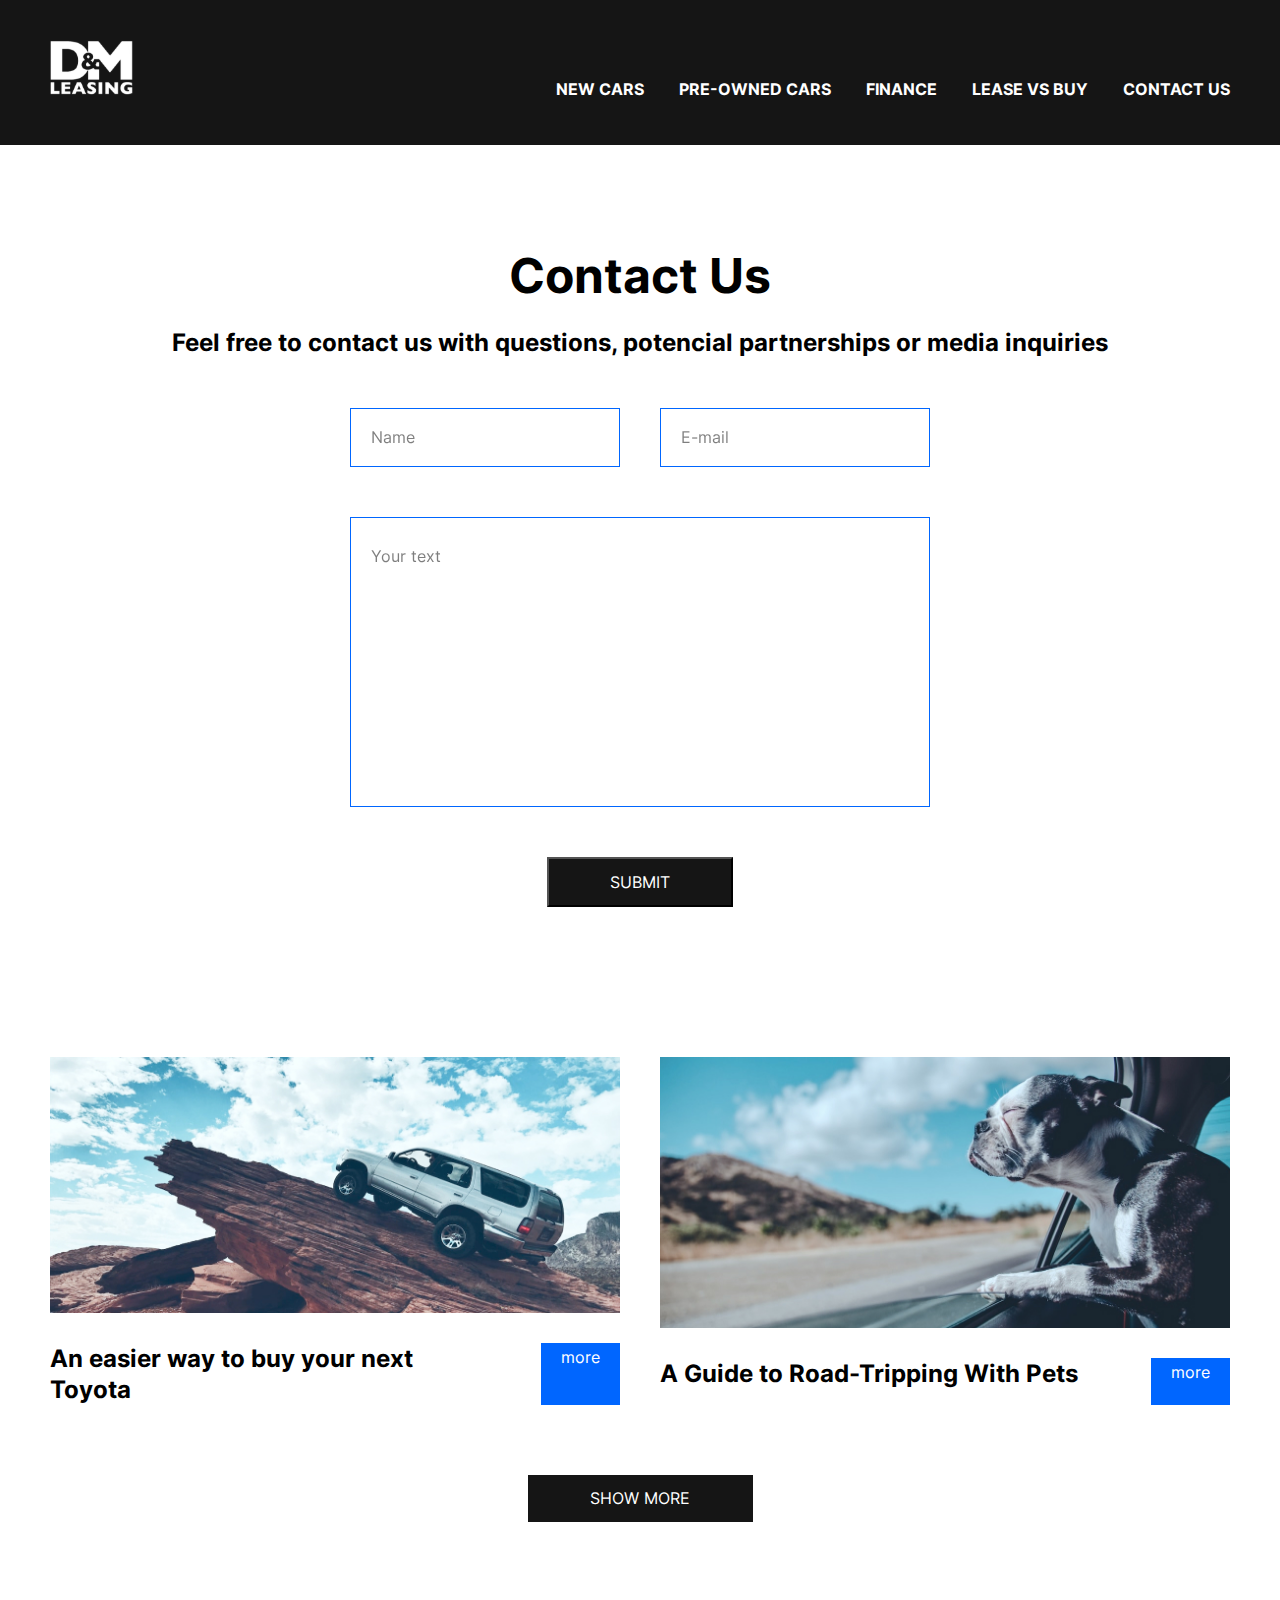
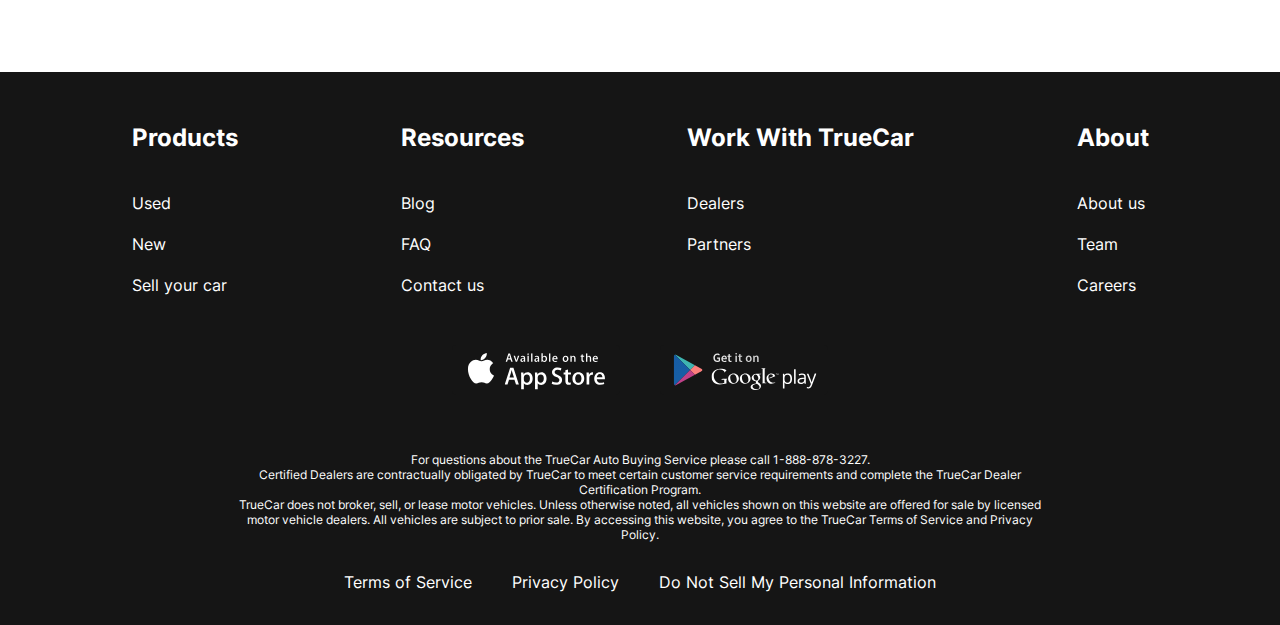
==== contacts.html @ e1fea2b8 "Added blog" ====
<!DOCTYPE html>
<html lang="en">
<head>
    <meta charset="UTF-8">

    <title>Title</title>

    <link rel="stylesheet" href="css/style.css">
</head>
<body>

<div class="wrapper">
    <header class="header">
        <div class="container">
            <div class="header__inner">
                <a href="index.html" class="header__logo">
                    <img src="img/svg/logo.svg" alt="Leasing From D&M" class="header__logo-img">
                </a>
                <nav class="header__menu">
                    <ul class="header__menu-list">
                        <li class="header__menu-item">
                            <a href="#!" class="header__menu-item-link">
                                NEW CARS
                            </a>
                        </li>
                        <li class="header__menu-item">
                            <a href="#!" class="header__menu-item-link">
                                PRE-OWNED CARS
                            </a>
                        </li>
                        <li class="header__menu-item">
                            <a href="#!" class="header__menu-item-link">
                                FINANCE
                            </a>
                        </li>
                        <li class="header__menu-item">
                            <a href="#!" class="header__menu-item-link">
                                LEASE VS BUY
                            </a>
                        </li>
                        <li class="header__menu-item">
                            <a href="contacts.html" class="header__menu-item-link">
                                CONTACT US
                            </a>
                        </li>
                    </ul>
                </nav>
            </div>
        </div>
    </header>

    <main class="main">
        <section class="contacts">
            <div class="container">
                <h2 class="second__title contacts__title">
                    Contact Us
                </h2>
                <p class="contacts__text">
                    Feel free to contact us with questions, potencial partnerships or media inquiries
                </p>
                <form action="#" class="contacts-form">
                    <input type="text" placeholder="Name" class="contacts__form-input">
                    <input type="email" placeholder="E-mail" class="contacts__form-input">
                    <textarea class="contacts__form-textarea" placeholder="Your text"></textarea>
                    <button class="contacts__form-button" type="submit">SUBMIT</button>
                </form>
            </div>
        </section>
        <section class="blog">
            <div class="container">
                <div class="blog__items">
                    <div class="blog__item">
                        <img src="img/blog-car1.jpg" alt="" class="blog__item-img">
                        <h4 class="blog__item-title">
                            An easier way to buy your next Toyota
                        </h4>
                        <a href="#!" class="blog__item-link">more</a>
                    </div>
                    <div class="blog__item">
                        <img src="img/blog-car2.jpg" alt="" class="blog__item-img">
                        <h4 class="blog__item-title">
                            A Guide to Road-Tripping With Pets
                        </h4>
                        <a href="#!" class="blog__item-link">more</a>
                    </div>
                </div>
                <a href="#!" class="blog__link">SHOW MORE</a>
            </div>
        </section>
    </main>

    <footer class="footer">
        <div class="container">
            <nav class="footer__menu">
                <ul class="footer__menu-list">
                    <li class="footer__menu-item">
                        <p class="footer__menu-title">
                            Products
                        </p>
                    </li>
                    <li class="footer__menu-item">
                        <a href="#!" class="footer__menu-item-link">
                            Used
                        </a>
                    </li>
                    <li class="footer__menu-item">
                        <a href="#!" class="footer__menu-item-link">
                            New
                        </a>
                    </li>
                    <li class="footer__menu-item">
                        <a href="#!" class="footer__menu-item-link">
                            Sell your car
                        </a>
                    </li>
                </ul>
                <ul class="footer__menu-list">
                    <li class="footer__menu-item">
                        <p class="footer__menu-title">
                            Resources
                        </p>
                    </li>
                    <li class="footer__menu-item">
                        <a href="#!" class="footer__menu-item-link">
                            Blog
                        </a>
                    </li>
                    <li class="footer__menu-item">
                        <a href="#!" class="footer__menu-item-link">
                            FAQ
                        </a>
                    </li>
                    <li class="footer__menu-item">
                        <a href="#!" class="footer__menu-item-link">
                            Contact us
                        </a>
                    </li>
                </ul>
                <ul class="footer__menu-list">
                    <li class="footer__menu-item">
                        <p class="footer__menu-title">
                            Work With TrueCar
                        </p>
                    </li>
                    <li class="footer__menu-item">
                        <a href="#!" class="footer__menu-item-link">
                            Dealers
                        </a>
                    </li>
                    <li class="footer__menu-item">
                        <a href="#!" class="footer__menu-item-link">
                            Partners
                        </a>
                    </li>
                    <li class="footer__menu-item">
                        <a href="#!" class="footer__menu-item-link">

                        </a>
                    </li>
                </ul>
                <ul class="footer__menu-list">
                    <li class="footer__menu-item">
                        <p class="footer__menu-title">
                            About
                        </p>
                    </li>
                    <li class="footer__menu-item">
                        <a href="#!" class="footer__menu-item-link">
                            About us
                        </a>
                    </li>
                    <li class="footer__menu-item">
                        <a href="#!" class="footer__menu-item-link">
                            Team
                        </a>
                    </li>
                    <li class="footer__menu-item">
                        <a href="#!" class="footer__menu-item-link">
                            Careers
                        </a>
                    </li>
                </ul>
            </nav>

            <ul class="footer__apps">
                <li class="footer__app-item">
                    <a href="#!" class="footer__app-item-link">
                        <img src="img/svg/apple-store.svg"
                             alt="Apple store link"
                             class="footer__app-item-img">
                    </a>
                </li>
                <li class="footer__app-item">
                    <a href="#!" class="footer__app-item-link">
                        <img src="img/svg/google-play.svg"
                             alt="Google play link"
                             class="footer__app-item-img">
                    </a>
                </li>
            </ul>

            <div class="footer__copy">
                <p class="footer__copy-text">
                    For questions about the TrueCar Auto Buying Service please call 1-888-878-3227. <br>
                    Certified Dealers are contractually obligated by TrueCar to meet certain customer service
                    requirements and complete the TrueCar Dealer Certification Program.
                </p>
                <p class="footer__copy-text">
                    TrueCar does not broker, sell, or lease motor vehicles. Unless otherwise noted, all vehicles shown
                    on this website are offered for sale by licensed motor vehicle dealers. All vehicles are subject to
                    prior sale. By accessing this website, you agree to the TrueCar Terms of Service and Privacy Policy.
                </p>
            </div>
            <nav class="footer__copy-nav">
                <ul class="footer__copy-nav-list">
                    <li class="footer__copy-nav-item">
                        <a href="#!" class="footer__copy-nav-item-link">
                            Terms of Service
                        </a>
                    </li>
                    <li class="footer__copy-nav-item">
                        <a href="#!" class="footer__copy-nav-item-link">
                            Privacy Policy
                        </a>
                    </li>
                    <li class="footer__copy-nav-item">
                        <a href="#!" class="footer__copy-nav-item-link">
                            Do Not Sell My Personal Information
                        </a>
                    </li>
                </ul>
            </nav>
        </div>
    </footer>
</div>

</body>
</html>
---- css/style.css ----
/* ############################################################### */
/* Fonts block start */
/* ############################################################### */

@font-face {
    font-display: swap; /* Check https://developer.mozilla.org/en-US/docs/Web/CSS/@font-face/font-display for other options. */
    font-family: 'Inter';
    font-style: normal;
    font-weight: 400;
    src: url('../fonts/inter-v12-latin-regular.woff2') format('woff2'), /* Chrome 36+, Opera 23+, Firefox 39+ */ url('../fonts/inter-v12-latin-regular.woff') format('woff'); /* Chrome 5+, Firefox 3.6+, IE 9+, Safari 5.1+ */
}

@font-face {
    font-display: swap; /* Check https://developer.mozilla.org/en-US/docs/Web/CSS/@font-face/font-display for other options. */
    font-family: 'Inter';
    font-style: normal;
    font-weight: 700;
    src: url('../fonts/inter-v12-latin-700.woff2') format('woff2'), /* Chrome 36+, Opera 23+, Firefox 39+ */ url('../fonts/inter-v12-latin-700.woff') format('woff'); /* Chrome 5+, Firefox 3.6+, IE 9+, Safari 5.1+ */
}

/* ############################################################### */
/* Fonts block end */
/* ############################################################### */

/* ############################################################### */
/* Reset block end */
/* ############################################################### */

/* http://meyerweb.com/eric/tools/css/reset/
   v2.0 | 20110126
   License: none (public domain)
*/

html, body, div, span, applet, object, iframe,
h1, h2, h3, h4, h5, h6, p, blockquote, pre,
a, abbr, acronym, address, big, cite, code,
del, dfn, em, img, ins, kbd, q, s, samp,
small, strike, strong, sub, sup, tt, var,
b, u, i, center,
dl, dt, dd, ol, ul, li,
fieldset, form, label, legend,
table, caption, tbody, tfoot, thead, tr, th, td,
article, aside, canvas, details, embed,
figure, figcaption, footer, header, hgroup,
menu, nav, output, ruby, section, summary,
time, mark, audio, video {
    margin: 0;
    padding: 0;
    border: 0;
    font-size: 100%;
    vertical-align: baseline;
}

/* HTML5 display-role reset for older browsers */
article, aside, details, figcaption, figure,
footer, header, hgroup, menu, nav, section {
    display: block;
}

a {
    text-decoration: none;
}

ol, ul {
    list-style: none;
}

blockquote, q {
    quotes: none;
}

blockquote:before, blockquote:after,
q:before, q:after {
    content: '';
}

table {
    border-collapse: collapse;
    border-spacing: 0;
}


html {
    box-sizing: border-box;
}

*, *::after, *::before {
    box-sizing: inherit;
}

/* ############################################################### */
/* Reset block end */
/* ############################################################### */

/* ############################################################### */
/* Main blocks start */
/* ############################################################### */

html,
body {
    height: 100%;
}

body {
    line-height: 1.3;
    font-family: 'Inter', serif;
    font-size: 16px;
    font-weight: 400;
}

.wrapper {
    min-height: 100%;
    display: flex;
    flex-direction: column;
}

.second__title {
    margin-bottom: 50px;
    font-size: 48px;
    font-weight: 700;
    text-align: center;
}

.main {
    flex-grow: 1;
}

.container {
    max-width: 1200px;
    margin: 0 auto;
    padding: 0 10px;
}

/* ############################################################### */
/* Main blocks end */
/* ############################################################### */

/* ############################################################### */
/* Header block start */
/* ############################################################### */

.header__inner {
    padding-top: 40px;
    padding-bottom: 45px;
    display: flex;
    flex-wrap: wrap;
    justify-content: space-between;
    align-items: flex-end;
}

.header {
    background-color: #151515;
}

.header-main {
    background-color: transparent;
    position: absolute;
    z-index: 8;
    left: 0;
    right: 0;
}

.header__menu-list {
    display: flex;
    flex-wrap: wrap;
    gap: 35px;
}

.header__menu-item-link {
    color: white;
    font-weight: 700;
    font-size: 16px;
    line-height: 19px;
    text-transform: uppercase;
}


/* ############################################################### */
/* Header block end */
/* ############################################################### */

/* ############################################################### */
/* Footer block start */
/* ############################################################### */


.footer {
    background-color: #151515;
    padding: 50px 0 32px;
    color: white;
}

.footer__menu {
    display: flex;
    flex-wrap: wrap;
    justify-content: space-around;
    margin-bottom: 50px;
}

.footer__menu-title {
    font-weight: 700;
    font-size: 24px;
    color: white;
    padding-bottom: 20px;
}

.footer__menu-list {
    max-width: 250px;
}

.footer__menu-item-link {
    color: white;
}

.footer__menu-item + .footer__menu-item {
    /*padding-top: 20px;*/
}

.footer__menu-item {
    padding-top: 20px;
}

.footer__menu-item:first-child {
    padding-top: 0;
}

.footer__apps {
    display: flex;
    flex-wrap: wrap;
    justify-content: center;
    gap: 40px;
    margin-bottom: 52px;
}

.footer__copy {
    max-width: 806px;
    margin: 0 auto 30px;
    text-align: center;
}

.footer__copy-text {
    font-size: 12px;
    line-height: 15px;
}

.footer__copy-nav-list {
    display: flex;
    flex-wrap: wrap;
    justify-content: center;
    gap: 40px;
}

.footer__copy-nav-item-link {
    color: white;
}

/* ############################################################### */
/* Footer block end */
/* ############################################################### */

/* ############################################################### */
/* Top block start */
/* ############################################################### */

.top {
    color: white;
    padding-top: 250px;
    padding-bottom: 50px;
    text-align: center;
    position: absolute;
    z-index: 5;
    left: 0;
    right: 0;

}

.title {
    padding-bottom: 40px;
    font-size: 96px;
    font-weight: 700;
}

.top__title-link {
    background-color: #151515;
    padding: 23px;
    max-width: 430px;
    width: 100%;
    display: inline-block;
    text-transform: uppercase;
    font-size: 36px;
    font-weight: 700;
    color: white;
}

.swiper::after {
    content: '';
    background: rgba(21, 21, 21, .3);
    position: absolute;
    z-index: 5;
    left: 0;
    right: 0;
    bottom: 0;
    top: 0;
}


.swiper-slide {
    background-repeat: no-repeat;
    background-size: cover;
    background-position: center;
    height: 100vh;
}

.swiper-pagination-bullet {
    width: 120px;
    height: 3px;
    background-color: #151515;
    border-radius: 0;
    opacity: 1;
    /*margin: 0 15px !important;*/
}

.swiper-pagination-bullet-active {
    height: 6px;
    background-color: white;
}

.swiper-pagination-horizontal.swiper-pagination-bullets .swiper-pagination-bullet {
    margin: 0 15px;
}

.swiper-pagination-bullets.swiper-pagination-horizontal {
    bottom: 38px;
}

/* ############################################################### */
/* Top block end */
/* ############################################################### */

/* ############################################################### */
/* Benefits block start */
/* ############################################################### */

.benefits {
    padding: 150px 0;
}

.benefits__list {
    display: grid;
    grid-template-columns: repeat(4, 1fr);
    gap: 40px;
    text-align: center;
}

.benefits__item-img {
    margin-bottom: 30px;
}

.benefits__item-title {
    margin-bottom: 30px;
    font-size: 24px;
    font-weight: 700;
}

.benefits__item-text {
    text-align: left;
}

/* ############################################################### */
/* Benefits block end */
/* ############################################################### */

/* ############################################################### */
/* Workflow block start */
/* ############################################################### */

.workflow {
    padding-bottom: 150px;
}

.workflow__inner {
    max-width: 600px;
    margin: 0 auto;
}

.workflow__mini-title {
    font-size: 24px;
    font-weight: 700;
    padding-top: 50px;
}

.workflow__list {
    padding: 50px 0 70px;
    counter-reset: Counter;
}

.workflow__list-item {
    width: 270px;
    position: relative;
    margin-left: auto;
    box-sizing: content-box;
    padding: 19px 0 19px 240px;
    min-height: 63px;
}

.workflow__list-item + .workflow__list-item {
    margin-top: 40px;
}

.workflow__list-item::before {
    counter-increment: Counter;
    content: counter(Counter);
    display: flex;
    position: absolute;
    justify-content: center;
    align-items: center;
    font-size: 48px;
    font-weight: 700;
    background-color: #0066FF;
    width: 100px;
    height: 100px;
    border-radius: 50%;
    left: 0;
    top: 0;
    color: white;

}

/* ############################################################### */
/* Workflow block end */
/* ############################################################### */

/* ############################################################### */
/* Welcome-video block start */
/* ############################################################### */

.welcome-video {
    padding-bottom: 150px;
}

.welcome-video__title {
    margin-bottom: 20px;
}

.welcome-video__text {
    font-size: 24px;
    font-weight: 700;
    margin-bottom: 50px;
    text-align: center;
}

.welcome-video__video {
    margin: 0 auto;
    display: block;
}

/* ############################################################### */
/* Welcome-video block end */
/* ############################################################### */

/* ############################################################### */
/* Considerations block start */
/* ############################################################### */

.considerations {
    padding-bottom: 150px;
}

.considerations__title {
    margin-bottom: 20px;
}

.considerations__text {
    margin: 0 auto 50px;
    max-width: 580px;
}

.considerations__list {
    display: grid;
    grid-template-columns: repeat(4, 1fr);
    gap: 40px;
}

.considerations__item-img {
    margin-bottom: 20px;
}

/* ############################################################### */
/* Considerations block end */
/* ############################################################### */

/* ############################################################### */
/* Contacts block start */
/* ############################################################### */

.contacts {
    padding: 100px 0 150px;
}

.contacts__title {
    margin-bottom: 20px;
}

.contacts__text {
    text-align: center;
    font-weight: 700;
    font-size: 24px;
    margin-bottom: 50px;
    padding: 0 100px;
}

.contacts-form {
    max-width: 580px;
    margin: 0 auto;
    display: flex;
    flex-wrap: wrap;
    justify-content: space-between;
}

.contacts__form-input {
    width: 270px;
    padding: 18px 20px;
    display: inline-block;
    border: 1px solid #0066FF;
    margin-bottom: 50px;
    font-family: 'Inter', sans-serif;
    font-size: 16px;
    font-weight: 400;
    line-height: 1.3;
    color: black;
}

.contacts__form-input::placeholder,
.contacts__form-textarea::placeholder {
    opacity: 50%;
    font-family: 'Inter', sans-serif;
    font-size: 16px;
    font-weight: 400;
    line-height: 1.3;
    color: black;
}

.contacts__form-textarea {
    width: 100%;
    resize: none;
    padding: 28px 20px;
    height: 290px;
    border: 1px solid #0066FF;
    font-family: 'Inter', sans-serif;
    font-size: 16px;
    font-weight: 400;
    line-height: 1.3;
    color: black;
    margin-bottom: 50px;
}

.contacts__form-button {
    text-transform: uppercase;
    color: white;
    background-color: #151515;
    font-family: 'Inter', sans-serif;
    font-size: 16px;
    font-weight: 400;
    padding: 13px 61px;
    margin: 0 auto;
}


/* ############################################################### */
/* Contacts block end */
/* ############################################################### */

/* ############################################################### */
/* Blog block start */
/* ############################################################### */

.blog {
    padding-bottom: 150px;
}

.blog__items {
    display: grid;
    grid-template-columns: repeat(2, 1fr);
    gap: 40px;
    margin-bottom: 70px;
}

.blog__item {
    display: flex;
    flex-wrap: wrap;
    justify-content: space-between;
}

.blog__item-img {
    margin-bottom: 30px;
    width: 100%;
}

.blog__item-title {
    flex-basis: 446px;
    font-size: 24px;
    font-weight: 700;
}

.blog__item-link {
    color: white;
    background-color: #0066FF;
    padding: 4px 20px;
}

.blog__link {
    text-transform: uppercase;
    background-color: #151515;
    padding: 13px;
    color: white;
    width: 225px;
    margin: 0 auto;
    text-align: center;
    display: block;
}

/* ############################################################### */
/* Blog block end */
/* ############################################################### */
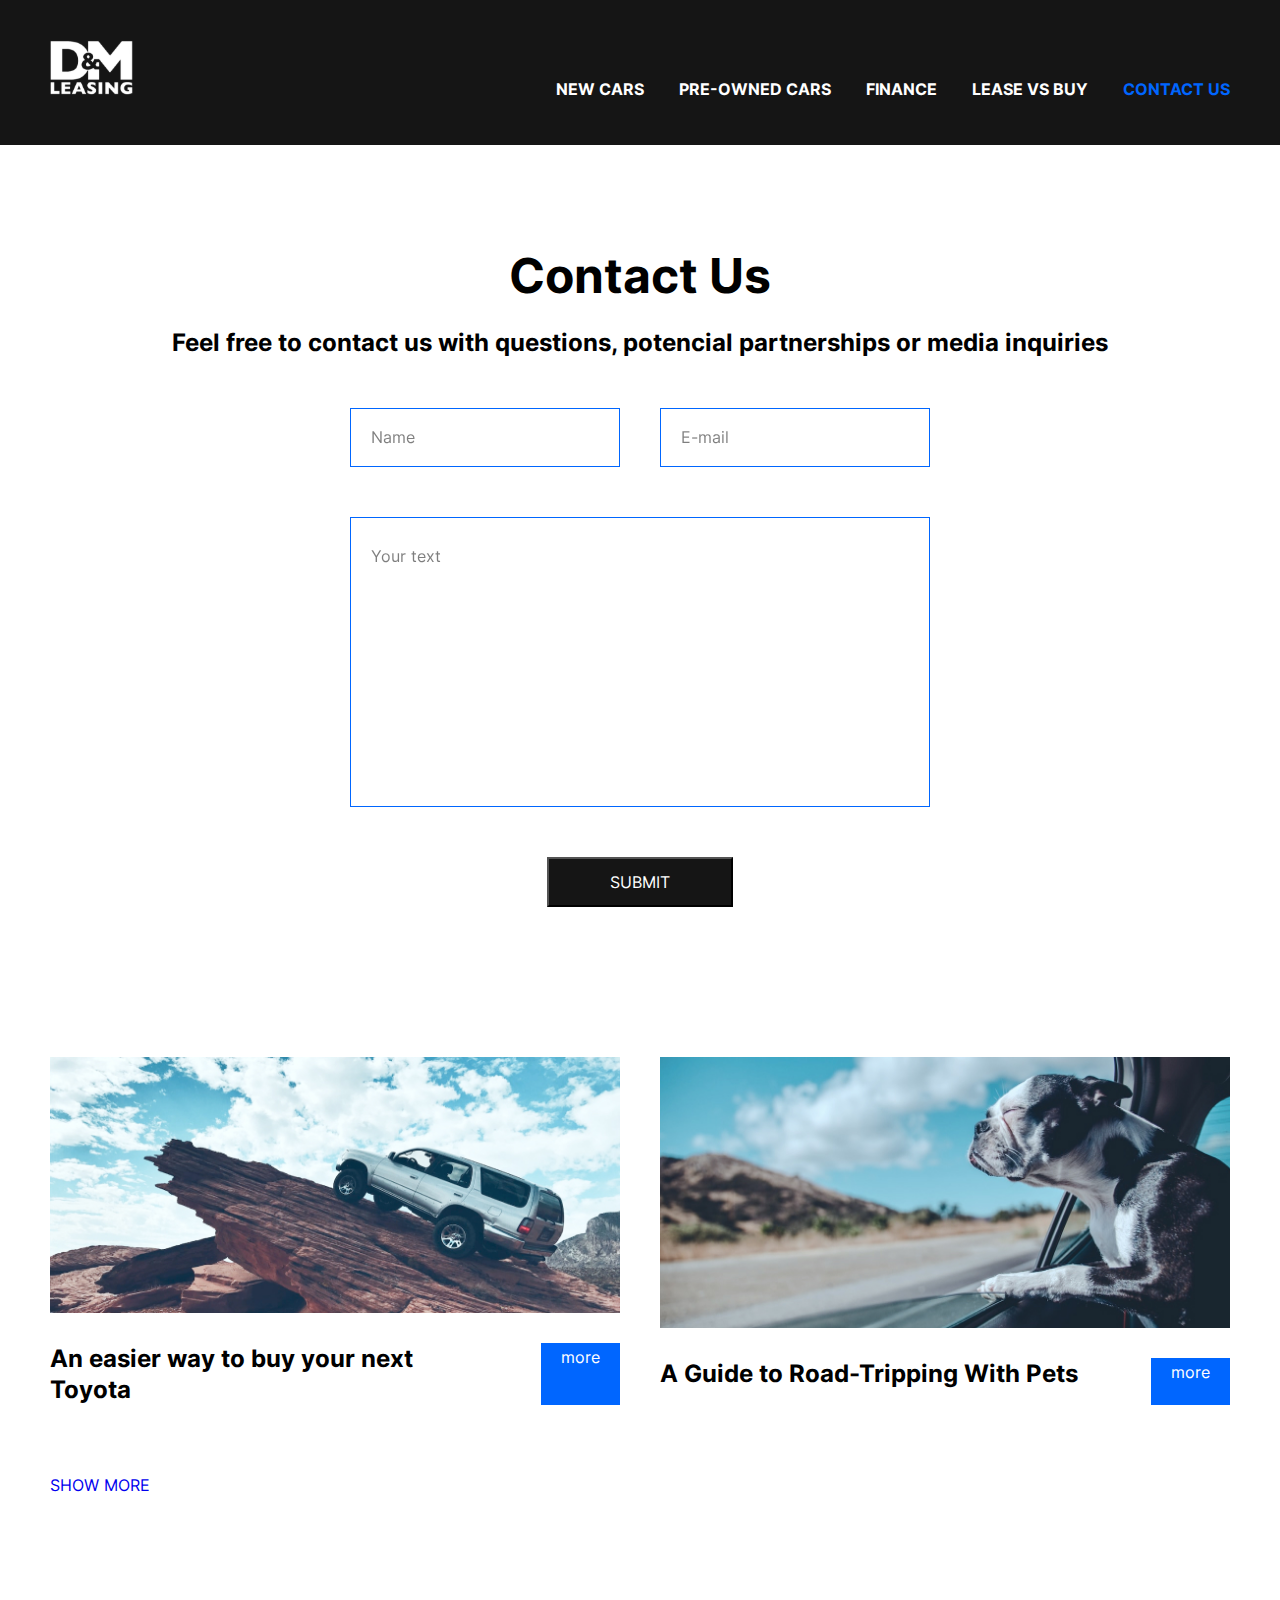
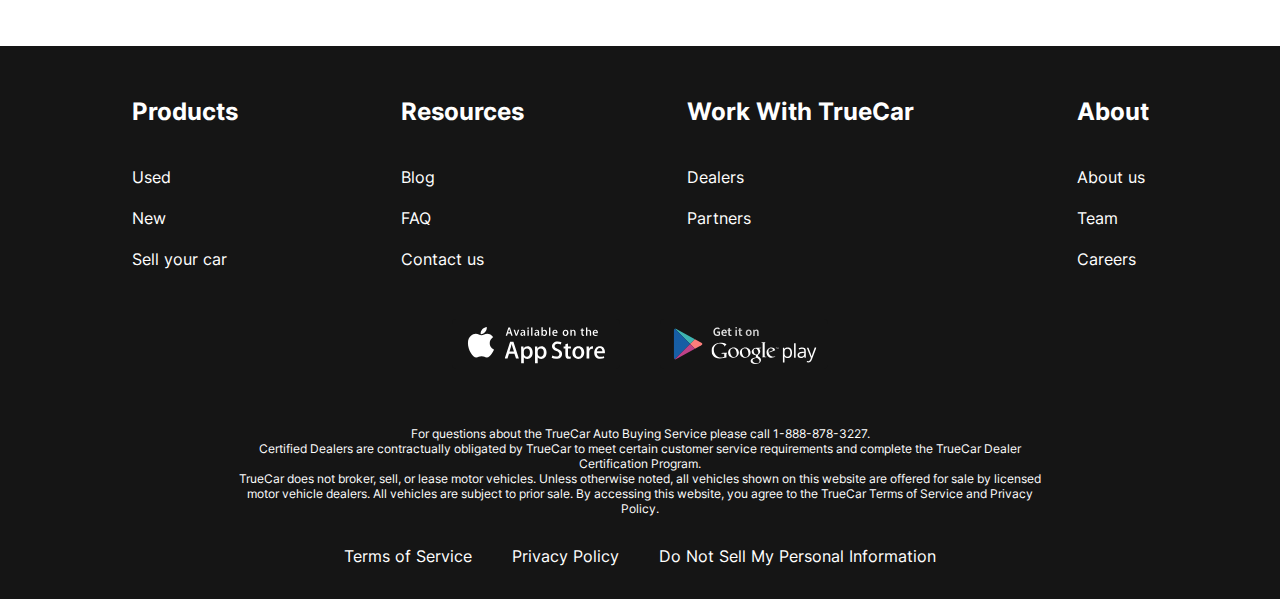
==== commit c49cdacc: "Added catalog" ====
--- a/contacts.html
+++ b/contacts.html
@@ -19,7 +19,7 @@
                 <nav class="header__menu">
                     <ul class="header__menu-list">
                         <li class="header__menu-item">
-                            <a href="#!" class="header__menu-item-link">
+                            <a href="new-cars.html" class="header__menu-item-link">
                                 NEW CARS
                             </a>
                         </li>
@@ -39,7 +39,7 @@
                             </a>
                         </li>
                         <li class="header__menu-item">
-                            <a href="contacts.html" class="header__menu-item-link">
+                            <a href="contacts.html" class="header__menu-item-link header__menu-item-link-active">
                                 CONTACT US
                             </a>
                         </li>
--- a/css/style.css
+++ b/css/style.css
@@ -114,6 +114,17 @@
     flex-direction: column;
 }
 
+.show-more-link {
+    text-transform: uppercase;
+    background-color: #151515;
+    padding: 13px;
+    color: white;
+    width: 225px;
+    margin: 0 auto;
+    text-align: center;
+    display: block;
+}
+
 .second__title {
     margin-bottom: 50px;
     font-size: 48px;
@@ -172,6 +183,10 @@
     font-size: 16px;
     line-height: 19px;
     text-transform: uppercase;
+}
+
+.header__menu-item-link-active {
+    color: #0066FF;
 }
 
 
@@ -608,17 +623,87 @@
     padding: 4px 20px;
 }
 
-.blog__link {
-    text-transform: uppercase;
-    background-color: #151515;
-    padding: 13px;
-    color: white;
-    width: 225px;
-    margin: 0 auto;
+/* ############################################################### */
+/* Blog block end */
+/* ############################################################### */
+
+/* ############################################################### */
+/* Catalog block start */
+/* ############################################################### */
+
+.catalog {
+    padding: 100px 0 150px;
+}
+
+.catalog__categories-list {
+    display: flex;
+    justify-content: space-between;
+    gap: 80px;
+    padding: 0 150px 100px;
+}
+
+.catalog__categories-item-link {
+    font-size: 24px;
+    font-weight: 700;
+    cursor: pointer;
+    border: none;
+    background-color: transparent;
+    padding: 0;
+}
+
+.catalog__categories-item-link-active {
+    color: #0066FF;
+}
+
+.catalog__card-list {
+    display: none;
+    grid-template-columns: repeat(4, 1fr);
+    gap: 40px;
+}
+
+.catalog__card-list.catalog__card-list-active {
+    display: grid;
+}
+
+.catalog__card-item {
     text-align: center;
+    margin-bottom: 100px;
+}
+
+.catalog__card-item-img {
     display: block;
 }
 
-/* ############################################################### */
-/* Blog block end */
-/* ############################################################### */
+.catalog__card-item-title {
+    margin-bottom: 20px;
+    font-size: 24px;
+    font-weight: 700;
+    padding-top: 20px;
+}
+
+.catalog__card-content-wrapper {
+    padding: 0 5px;
+    border: 1px solid #0066FF;
+    border-top: 0;
+}
+
+.catalog__card-item-text {
+    margin-bottom: 20px;
+}
+
+.catalog__card-item-price {
+    margin-bottom: 20px;
+    font-weight: 700;
+    font-size: 24px;
+}
+
+.catalog__card-item-link {
+    display: block;
+    border: 1px solid #0066FF;
+    border-top: 0;
+    color: #0066FF;
+}
+
+/* ############################################################### */
+/* Catalog block end */
+/* ############################################################### */
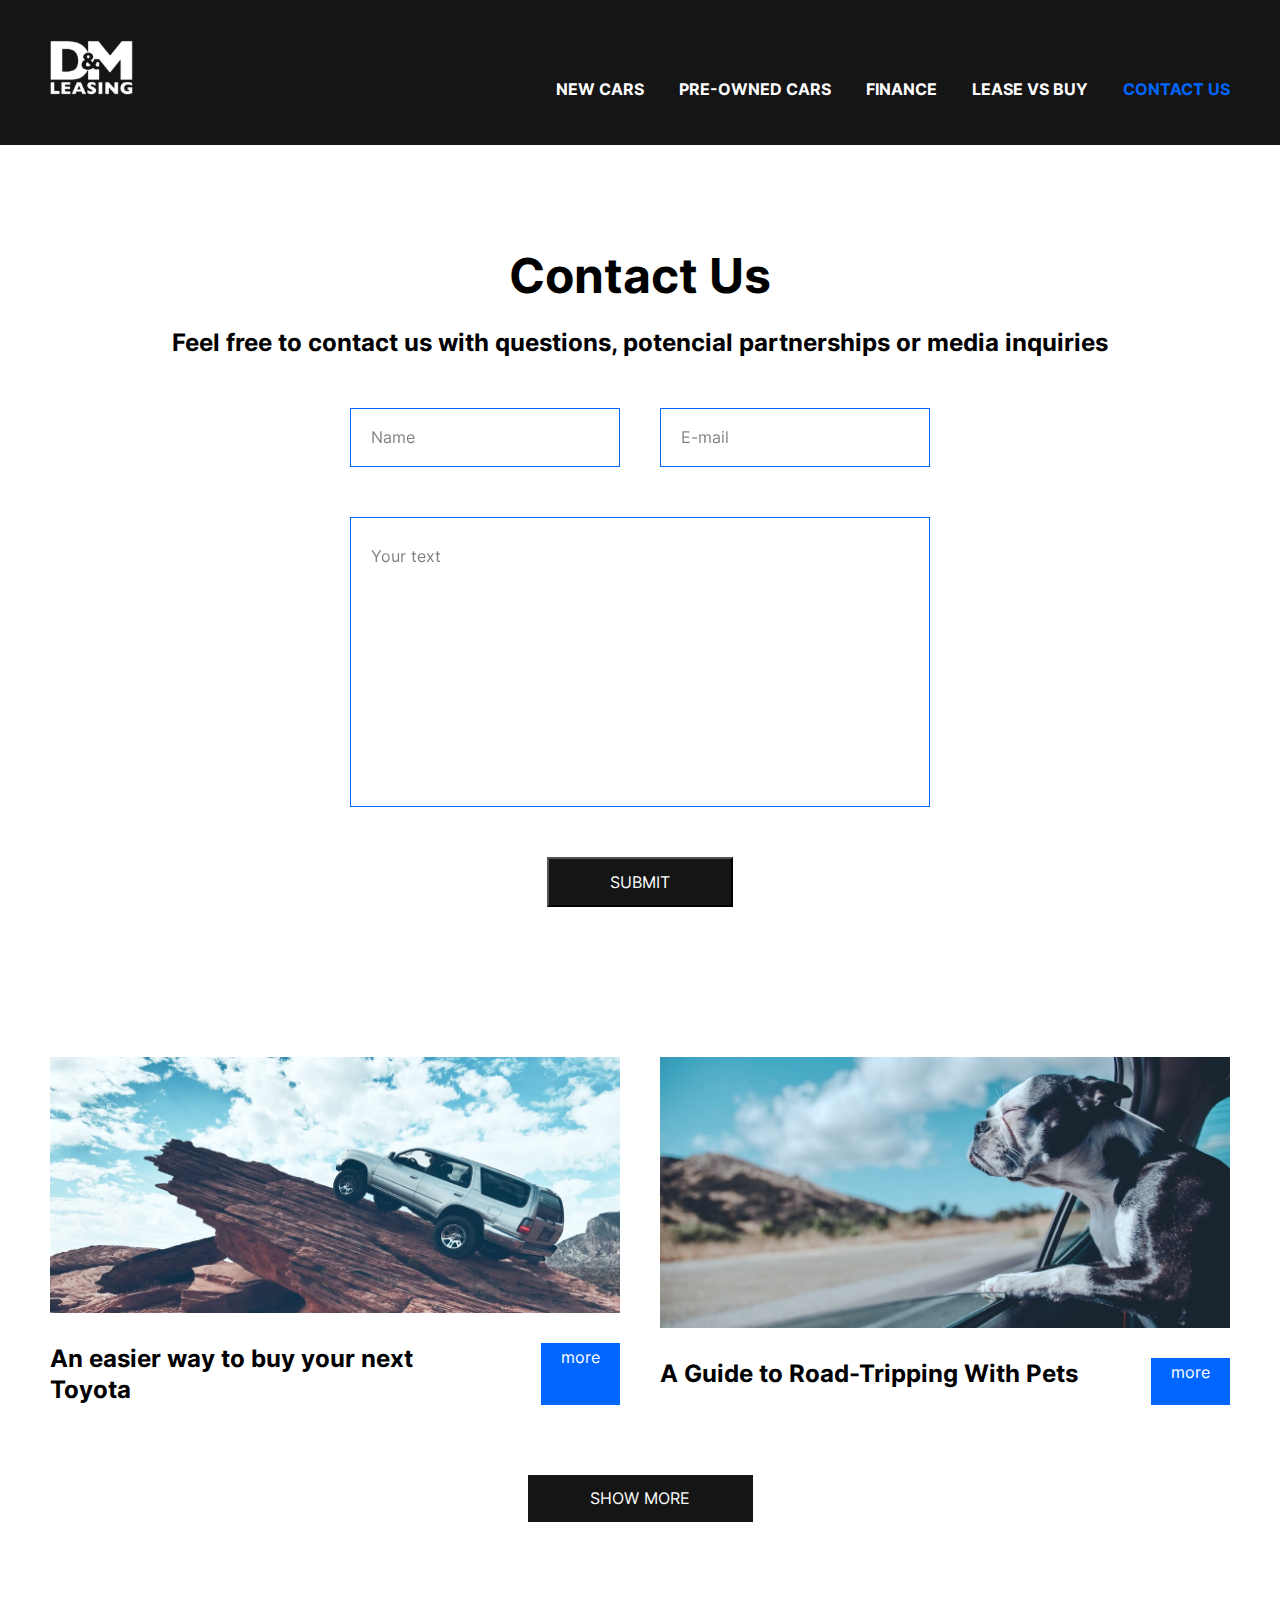
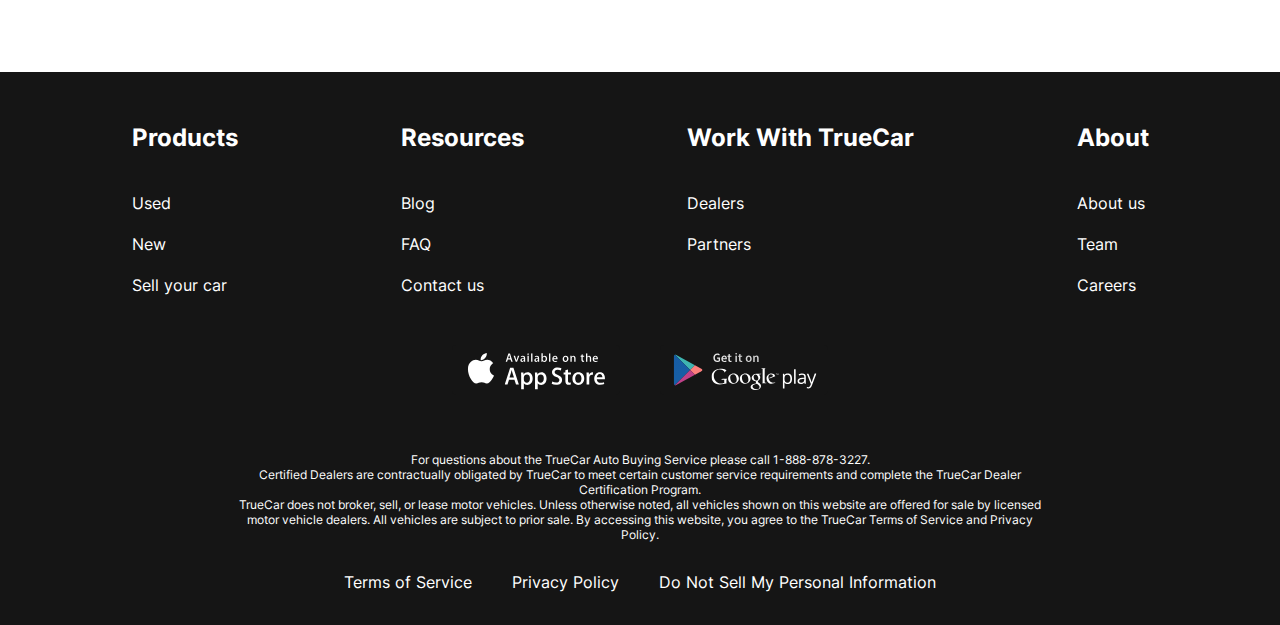
==== commit f40dd3e1: "Fixed button in contacts" ====
--- a/contacts.html
+++ b/contacts.html
@@ -84,7 +84,7 @@
                         <a href="#!" class="blog__item-link">more</a>
                     </div>
                 </div>
-                <a href="#!" class="blog__link">SHOW MORE</a>
+                <a href="#!" class="show-more-link">SHOW MORE</a>
             </div>
         </section>
     </main>
--- a/css/style.css
+++ b/css/style.css
@@ -707,3 +707,13 @@
 /* ############################################################### */
 /* Catalog block end */
 /* ############################################################### */
+
+/* ############################################################### */
+/* Media queries block start */
+/* ############################################################### */
+
+
+
+/* ############################################################### */
+/* Media queries block end */
+/* ############################################################### */
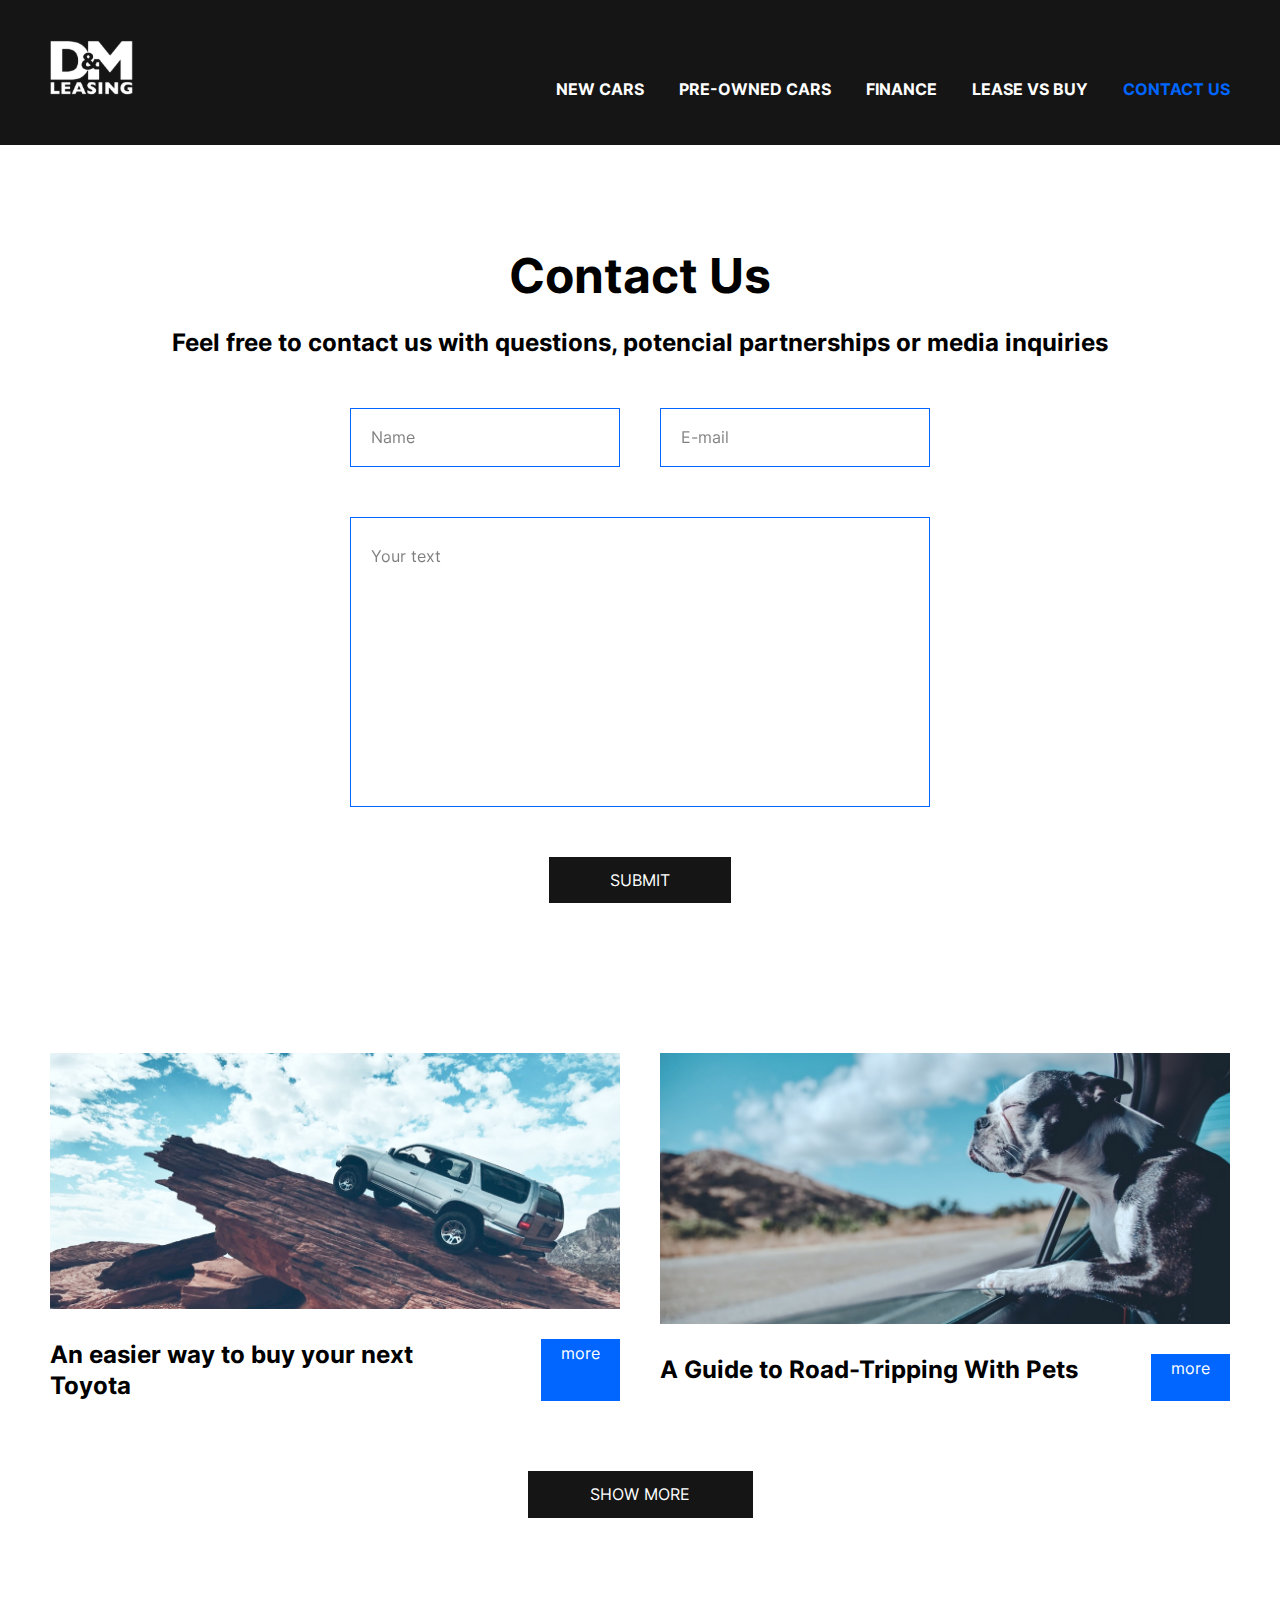
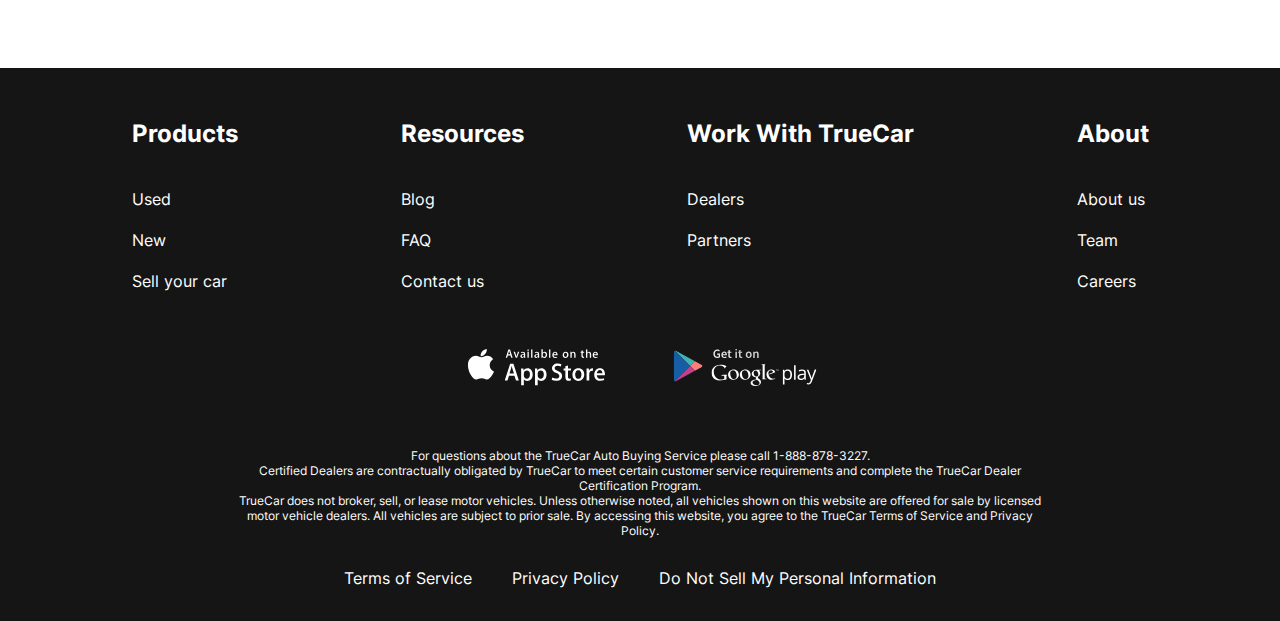
==== commit 9998f3af: "Fixed border button and add js in contacts" ====
--- a/contacts.html
+++ b/contacts.html
@@ -2,6 +2,7 @@
 <html lang="en">
 <head>
     <meta charset="UTF-8">
+    <meta name="viewport" content="width=device-width, initial-scale=1.0">
 
     <title>Title</title>
 
@@ -17,6 +18,11 @@
                     <img src="img/svg/logo.svg" alt="Leasing From D&M" class="header__logo-img">
                 </a>
                 <nav class="header__menu">
+                    <button class="header__menu-burger">
+                        <span></span>
+                        <span></span>
+                        <span></span>
+                    </button>
                     <ul class="header__menu-list">
                         <li class="header__menu-item">
                             <a href="new-cars.html" class="header__menu-item-link">
@@ -234,5 +240,7 @@
     </footer>
 </div>
 
+<script src="js/main.js"></script>
+
 </body>
 </html>--- a/css/style.css
+++ b/css/style.css
@@ -171,6 +171,25 @@
     right: 0;
 }
 
+.header__menu-burger {
+    width: 30px;
+    height: 25px;
+    flex-direction: column;
+    justify-content: space-between;
+    padding: 0;
+    border: none;
+    background-color: transparent;
+    cursor: pointer;
+    display: none;
+    margin-bottom: 20px;
+}
+
+.header__menu-burger span {
+    height: 2px;
+    background-color: white;
+    width: 100%;
+}
+
 .header__menu-list {
     display: flex;
     flex-wrap: wrap;
@@ -189,7 +208,6 @@
     color: #0066FF;
 }
 
-
 /* ############################################################### */
 /* Header block end */
 /* ############################################################### */
@@ -197,7 +215,6 @@
 /* ############################################################### */
 /* Footer block start */
 /* ############################################################### */
-
 
 .footer {
     background-color: #151515;
@@ -317,7 +334,6 @@
     bottom: 0;
     top: 0;
 }
-
 
 .swiper-slide {
     background-repeat: no-repeat;
@@ -578,8 +594,8 @@
     font-weight: 400;
     padding: 13px 61px;
     margin: 0 auto;
-}
-
+    border: none;
+}
 
 /* ############################################################### */
 /* Contacts block end */
@@ -712,7 +728,285 @@
 /* Media queries block start */
 /* ############################################################### */
 
-
+@media (max-width: 1280px) {
+    .catalog__card-list {
+        display: none;
+        grid-template-columns: repeat(3, 1fr);
+        gap: 40px;
+    }
+
+    .catalog__card-item-img {
+        width: 100%;
+    }
+}
+
+@media (max-width: 1180px) {
+    .considerations__list {
+        gap: 30px 20px;
+    }
+
+    .considerations__item-img {
+        width: 100%;
+    }
+
+    .welcome-video__video {
+        width: 100%;
+    }
+}
+
+@media (max-width: 1108px) {
+    .blog__item-title {
+        margin-bottom: 20px;
+    }
+}
+
+@media (max-width: 1000px) {
+    .catalog__categories-list {
+        gap: 40px;
+        padding: 0 80px 80px;
+    }
+
+    .catalog__card-item {
+        margin-bottom: 60px;
+    }
+}
+
+@media (max-width: 860px) {
+    .considerations__list {
+        grid-template-columns: repeat(2, 1fr);
+    }
+
+    .benefits__list {
+        grid-template-columns: repeat(2, 1fr);
+        gap: 20px;
+    }
+
+    .catalog__card-list {
+        grid-template-columns: repeat(2, 1fr);
+    }
+
+    .header__menu-burger {
+        display: flex;
+    }
+
+    .header__menu-burger {
+        position: relative;
+        z-index: 10;
+    }
+
+    .header__logo {
+        position: relative;
+        z-index: 10;
+    }
+
+    .header__menu-list {
+        z-index: 5;
+        position: absolute;
+        background-color: #151515;
+        flex-direction: column;
+        top: 0;
+        left: 0;
+        right: 0;
+        bottom: 0;
+        padding-top: 200px;
+        height: 100vh;
+        align-items: center;
+        transform: translateY(-100%);
+        transition: .3s ease;
+    }
+
+    .header__menu-list.header__menu-list-active {
+        transform: translateY(0%);
+    }
+}
+
+@media (max-width: 760px) {
+    .footer__menu {
+        display: grid;
+        grid-template-columns: repeat(2, 1fr);
+        gap: 40px;
+    }
+
+    .catalog__categories-list {
+        gap: 20px;
+        padding: 0 0 80px;
+    }
+
+    .title {
+        font-size: 70px;
+    }
+
+    .swiper-pagination-bullet {
+        width: 60px;
+    }
+
+    .swiper-pagination-bullet {
+        width: 60px;
+        height: 4px;
+    }
+
+    .top__title-link {
+        padding: 16px;
+        max-width: 360px;
+        font-size: 26px;
+    }
+
+    .welcome-video__video {
+        height: 400px;
+    }
+}
+
+@media (max-width: 600px) {
+    .catalog__card-item {
+        margin-bottom: 40px;
+    }
+
+    .catalog__card-list {
+        gap: 20px;
+    }
+
+    .blog__items {
+        grid-template-columns: repeat(1, 1fr);
+    }
+
+    .blog__item-link {
+        padding: 15px 20px;
+    }
+
+    .blog__item-img {
+        margin-bottom: 20px;
+    }
+
+    .contacts__form-textarea {
+        padding: 24px 20px;
+        height: 255px;
+        margin-bottom: 34px;
+    }
+
+    .contacts {
+        padding: 100px 0 100px;
+    }
+}
+
+@media (max-width: 564px) {
+    .contacts__form-input {
+        width: 100%;
+    }
+
+    .contacts__form-input {
+        margin-bottom: 26px;
+    }
+
+    .contacts__text {
+        padding: 0 20px;
+    }
+}
+
+@media (max-width: 520px) {
+    .benefits__list {
+        grid-template-columns: repeat(1, 1fr);
+    }
+
+    .catalog__categories-item-link {
+        font-size: 18px;
+    }
+
+    .catalog__card-list {
+        grid-template-columns: repeat(1, 1fr);
+    }
+
+    .title {
+        font-size: 60px;
+    }
+
+    .welcome-video__video {
+        height: 300px;
+    }
+
+    .top__title-link {
+        max-width: 310px;
+        font-size: 24px;
+    }
+
+    .workflow__list {
+        padding: 30px 0 40px;
+    }
+
+    .workflow {
+        padding-bottom: 50px;
+    }
+
+    .workflow__list-item {
+        padding: 70px 0 19px 0;
+        margin-right: auto;
+    }
+
+    .workflow__list-item::before {
+        right: 0;
+        margin: 0 auto;
+        width: 50px;
+        height: 50px;
+        font-size: 32px;
+    }
+
+    .welcome-video {
+        padding-bottom: 110px;
+    }
+
+}
+
+@media (max-width: 420px) {
+    .considerations__list {
+        grid-template-columns: repeat(1, 1fr);
+    }
+
+    .welcome-video__video {
+        height: 220px;
+    }
+
+    .swiper-pagination-horizontal.swiper-pagination-bullets .swiper-pagination-bullet {
+        margin: 0 6px;
+    }
+
+    .catalog__categories-list {
+        display: grid;
+        grid-template-columns: repeat(2, 1fr);
+        gap: 20px;
+    }
+
+
+    .swiper-pagination-bullet {
+        width: 40px;
+        height: 4px;
+    }
+}
+
+@media (max-height: 660px) {
+    .top {
+        padding-top: 180px;
+    }
+}
+
+@media (max-height: 580px) {
+    .top {
+        padding-top: 130px;
+    }
+
+    .title {
+        font-size: 45px;
+    }
+
+    .top__title-link {
+        max-width: 280px;
+        font-size: 18px;
+    }
+}
+
+@media (min-height: 1070px) {
+    .top {
+        padding-top: 410px;
+    }
+}
 
 /* ############################################################### */
 /* Media queries block end */
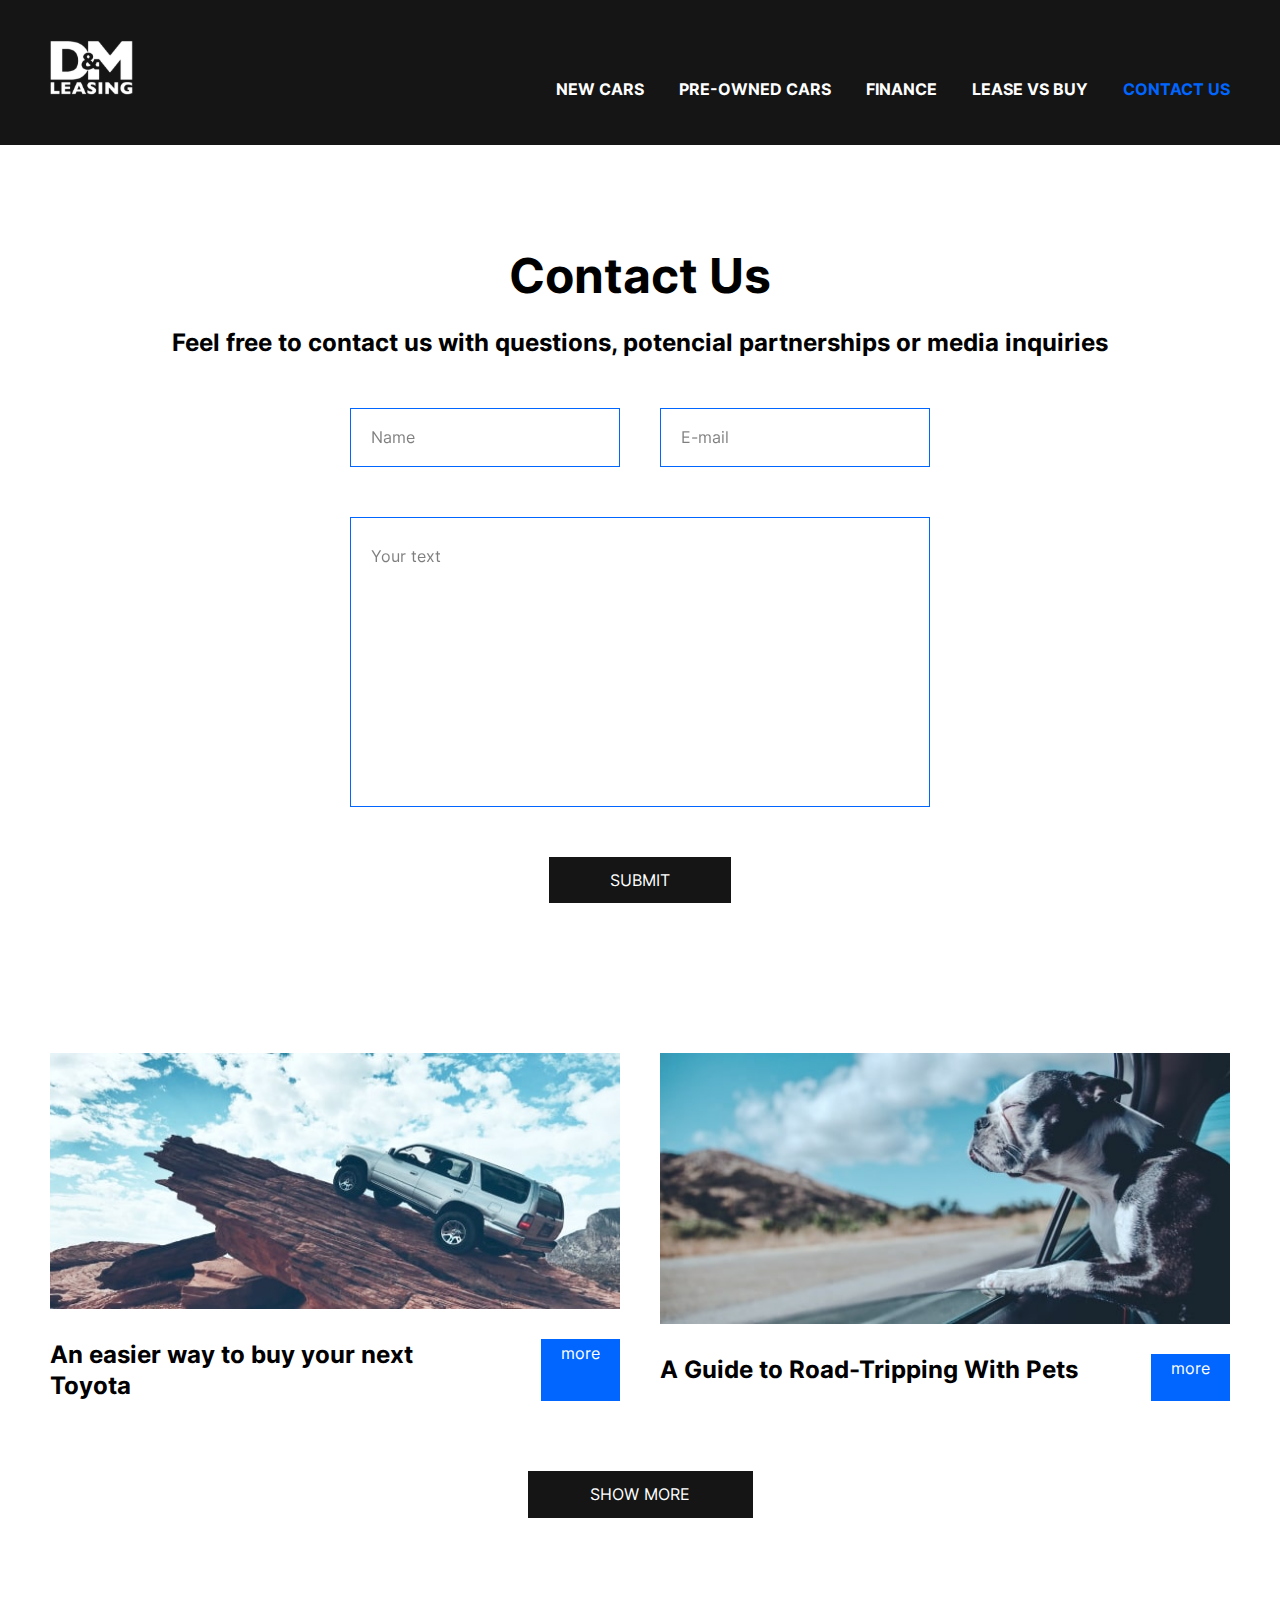
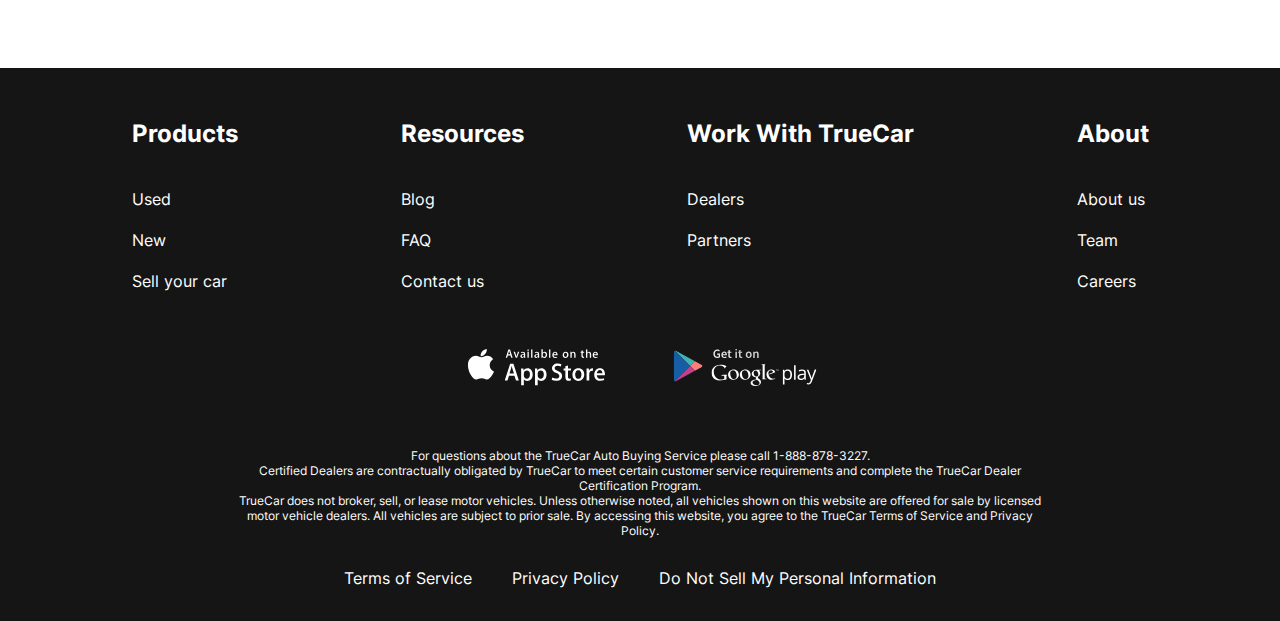
==== commit 2ab50c75: "Added optimization" ====
--- a/contacts.html
+++ b/contacts.html
@@ -4,9 +4,19 @@
     <meta charset="UTF-8">
     <meta name="viewport" content="width=device-width, initial-scale=1.0">
 
-    <title>Title</title>
-
-    <link rel="stylesheet" href="css/style.css">
+    <title>Leasing From D&M</title>
+
+    <link rel="apple-touch-icon" sizes="180x180" href="/img/favicon/apple-touch-icon.png">
+    <link rel="icon" type="image/png" sizes="32x32" href="/img/favicon/favicon-32x32.png">
+    <link rel="icon" type="image/png" sizes="16x16" href="/img/favicon/favicon-16x16.png">
+    <link rel="manifest" href="/img/favicon/site.webmanifest">
+    <link rel="mask-icon" href="/img/favicon/safari-pinned-tab.svg" color="#000000">
+    <link rel="shortcut icon" href="/img/favicon/favicon.ico">
+    <meta name="msapplication-TileColor" content="#0f1318">
+    <meta name="msapplication-config" content="/img/favicon/browserconfig.xml">
+    <meta name="theme-color" content="#120f0f">
+
+    <link rel="stylesheet" href="css/style.min.css">
 </head>
 <body>
 
@@ -76,14 +86,14 @@
             <div class="container">
                 <div class="blog__items">
                     <div class="blog__item">
-                        <img src="img/blog-car1.jpg" alt="" class="blog__item-img">
+                        <img src="img/blog-car1-min.jpg" alt="" class="blog__item-img">
                         <h4 class="blog__item-title">
                             An easier way to buy your next Toyota
                         </h4>
                         <a href="#!" class="blog__item-link">more</a>
                     </div>
                     <div class="blog__item">
-                        <img src="img/blog-car2.jpg" alt="" class="blog__item-img">
+                        <img src="img/blog-car2-min.jpg" alt="" class="blog__item-img">
                         <h4 class="blog__item-title">
                             A Guide to Road-Tripping With Pets
                         </h4>
@@ -240,7 +250,7 @@
     </footer>
 </div>
 
-<script src="js/main.js"></script>
+<script src="js/main.min.js"></script>
 
 </body>
 </html>--- a/css/style.min.css
+++ b/css/style.min.css
@@ -0,0 +1 @@
+.header,.show-more-link{background-color:#151515}.benefits__list,.footer__copy,.second__title,.show-more-link,.top{text-align:center}@font-face{font-display:swap;font-family:Inter;font-style:normal;font-weight:400;src:url('../fonts/inter-v12-latin-regular.woff2') format('woff2'),url('../fonts/inter-v12-latin-regular.woff') format('woff')}@font-face{font-display:swap;font-family:Inter;font-style:normal;font-weight:700;src:url('../fonts/inter-v12-latin-700.woff2') format('woff2'),url('../fonts/inter-v12-latin-700.woff') format('woff')}a,abbr,acronym,address,applet,article,aside,audio,b,big,blockquote,body,canvas,caption,center,cite,code,dd,del,details,dfn,div,dl,dt,em,embed,fieldset,figcaption,figure,footer,form,h1,h2,h3,h4,h5,h6,header,hgroup,html,i,iframe,img,ins,kbd,label,legend,li,mark,menu,nav,object,ol,output,p,pre,q,ruby,s,samp,section,small,span,strike,strong,sub,summary,sup,table,tbody,td,tfoot,th,thead,time,tr,tt,u,ul,var,video{margin:0;padding:0;border:0;font-size:100%;vertical-align:baseline}article,aside,details,figcaption,figure,footer,header,hgroup,menu,nav,section{display:block}a{text-decoration:none}ol,ul{list-style:none}blockquote,q{quotes:none}blockquote:after,blockquote:before,q:after,q:before{content:''}table{border-collapse:collapse;border-spacing:0}html{box-sizing:border-box}*,::after,::before{box-sizing:inherit}body,html{height:100%}body{line-height:1.3;font-family:Inter,serif;font-size:16px;font-weight:400}.wrapper{min-height:100%;display:flex;flex-direction:column}.show-more-link{text-transform:uppercase;padding:13px;color:#fff;width:225px;margin:0 auto;display:block;transition:.3s}.show-more-link:hover{padding:15px}.second__title{margin-bottom:50px;font-size:48px;font-weight:700}.main{flex-grow:1}.container{max-width:1200px;margin:0 auto;padding:0 10px}.header__inner{padding-top:40px;padding-bottom:45px;display:flex;flex-wrap:wrap;justify-content:space-between;align-items:flex-end}.header-main{background-color:transparent;position:absolute;z-index:8;left:0;right:0}.swiper::after,.top{z-index:5;right:0;position:absolute;left:0}.header__menu-burger{width:30px;height:25px;flex-direction:column;justify-content:space-between;padding:0;border:none;background-color:transparent;cursor:pointer;display:none;margin-bottom:20px}.footer,.top__title-link{background-color:#151515}.header__menu-burger span{height:2px;background-color:#fff;width:100%}.header__menu-list{display:flex;flex-wrap:wrap;gap:35px}.footer__apps,.footer__menu{flex-wrap:wrap;display:flex}.header__menu-item-link{color:#fff;font-weight:700;font-size:16px;line-height:19px;text-transform:uppercase;transition:.2s}.footer__copy-nav-item-link:hover,.footer__menu-item-link:hover,.header__menu-item-link-active,.header__menu-item-link:hover{color:#06f}.footer{padding:50px 0 32px;color:#fff}.footer__menu{justify-content:space-around;margin-bottom:50px}.footer__menu-title{font-weight:700;font-size:24px;color:#fff;padding-bottom:20px}.footer__menu-list{max-width:250px}.footer__menu-item-link{color:#fff;transition:.3s}.footer__app-item-img{transition:.5s}.footer__app-item-img:hover{height:101%;width:101%}.footer__menu-item{padding-top:20px}.footer__menu-item:first-child{padding-top:0}.footer__apps{justify-content:center;gap:40px;margin-bottom:52px}.footer__copy{max-width:806px;margin:0 auto 30px}.benefits__item-img,.benefits__item-title{margin-bottom:30px}.footer__copy-text{font-size:12px;line-height:15px}.footer__copy-nav-list{display:flex;flex-wrap:wrap;justify-content:center;gap:40px}.footer__copy-nav-item-link{color:#fff;transition:.3s}.top{color:#fff;padding-top:250px;padding-bottom:50px}.title{padding-bottom:40px;font-size:96px;font-weight:700}.top__title-link{padding:23px;max-width:430px;width:100%;display:inline-block;text-transform:uppercase;font-size:36px;font-weight:700;color:#fff;transition:.1s}.benefits__item-title,.contacts__text,.welcome-video__text,.workflow__mini-title{font-weight:700;font-size:24px}.top__title-link:hover{max-width:435px;padding:24px}.swiper::after{content:'';background:rgba(21,21,21,.3);bottom:0;top:0}.swiper-slide{background-repeat:no-repeat;background-size:cover;background-position:center;height:100vh}.swiper-pagination-bullet{width:120px;height:3px;background-color:#151515;border-radius:0;opacity:1}.swiper-pagination-bullet-active{height:6px;background-color:#fff}.swiper-pagination-horizontal.swiper-pagination-bullets .swiper-pagination-bullet{margin:0 15px}.swiper-pagination-bullets.swiper-pagination-horizontal{bottom:38px}.benefits{padding:150px 0}.benefits__list{display:grid;grid-template-columns:repeat(4,1fr);gap:40px}.benefits__item-text{text-align:left}.blog,.considerations,.welcome-video,.workflow{padding-bottom:150px}.workflow__inner{max-width:600px;margin:0 auto}.workflow__mini-title{padding-top:50px}.workflow__list{padding:50px 0 70px;counter-reset:Counter}.workflow__list-item{width:270px;position:relative;margin-left:auto;box-sizing:content-box;padding:19px 0 19px 240px;min-height:63px}.workflow__list-item+.workflow__list-item{margin-top:40px}.workflow__list-item::before{counter-increment:Counter;content:counter(Counter);display:flex;position:absolute;justify-content:center;align-items:center;font-size:48px;font-weight:700;background-color:#06f;width:100px;height:100px;border-radius:50%;left:0;top:0;color:#fff}.considerations__item-img,.considerations__title,.contacts__title,.welcome-video__title{margin-bottom:20px}.welcome-video__text{margin-bottom:50px;text-align:center}.welcome-video__video{margin:0 auto;display:block}.considerations__text{margin:0 auto 50px;max-width:580px}.considerations__list{display:grid;grid-template-columns:repeat(4,1fr);gap:40px}.catalog,.contacts{padding:100px 0 150px}.contacts__text{text-align:center;margin-bottom:50px;padding:0 100px}.contacts-form{max-width:580px;margin:0 auto;display:flex;flex-wrap:wrap;justify-content:space-between}.contacts__form-input,.contacts__form-textarea{line-height:1.3;color:#000;margin-bottom:50px;font-family:Inter,sans-serif;font-size:16px;font-weight:400;border:1px solid #06f}.contacts__form-input{width:270px;padding:18px 20px;display:inline-block}.blog__items,.catalog__card-list.catalog__card-list-active{display:grid}.contacts__form-input::placeholder,.contacts__form-textarea::placeholder{opacity:50%;font-family:Inter,sans-serif;font-size:16px;font-weight:400;line-height:1.3;color:#000}.contacts__form-textarea{width:100%;resize:none;padding:28px 20px;height:290px}.contacts__form-button{text-transform:uppercase;color:#fff;background-color:#151515;font-family:Inter,sans-serif;font-size:16px;font-weight:400;padding:13px 61px;margin:0 auto;border:none;cursor:pointer;transition:.5s}.contacts__form-button:hover{padding:14px 63px}.blog__items{grid-template-columns:repeat(2,1fr);gap:40px;margin-bottom:70px}.blog__item{display:flex;flex-wrap:wrap;justify-content:space-between}.blog__item-img{margin-bottom:30px;width:100%}.blog__item-title{flex-basis:446px;font-size:24px;font-weight:700}.blog__item-link{color:#fff;background-color:#06f;padding:4px 20px;transition:.4s}.blog__item-link:hover{padding:4px 21px}.catalog__categories-list{display:flex;justify-content:space-between;gap:80px;padding:0 150px 100px}.catalog__categories-item-link{font-size:24px;font-weight:700;cursor:pointer;border:none;background-color:transparent;padding:0;transition:.5s}.catalog__categories-item-link:hover{color:#06f;opacity:.9}.catalog__categories-item-link-active{color:#06f}.catalog__card-list{display:none;grid-template-columns:repeat(4,1fr);gap:40px}.catalog__card-item{text-align:center;margin-bottom:100px}.catalog__card-item-img{display:block}.catalog__card-item-title{margin-bottom:20px;font-size:24px;font-weight:700;padding-top:20px}.catalog__card-content-wrapper{padding:0 5px;border:1px solid #06f;border-top:0}.catalog__card-item-text{margin-bottom:20px}.catalog__card-item-price{margin-bottom:20px;font-weight:700;font-size:24px}.catalog__card-item-link{display:block;border:1px solid #06f;border-top:0;color:#06f;transition:.3s}.catalog__card-item-link:hover{background-color:#06f;color:#fff}@media (max-width:1280px){.catalog__card-list{display:none;grid-template-columns:repeat(3,1fr);gap:40px}.catalog__card-item-img{width:100%}}@media (max-width:1180px){.considerations__list{gap:30px 20px}.considerations__item-img,.welcome-video__video{width:100%}}@media (max-width:1108px){.blog__item-title{margin-bottom:20px}}@media (max-width:1000px){.catalog__categories-list{gap:40px;padding:0 80px 80px}.catalog__card-item{margin-bottom:60px}}@media (max-width:860px){.benefits__list,.catalog__card-list,.considerations__list{grid-template-columns:repeat(2,1fr)}.header__logo,.header__menu-burger{position:relative;z-index:10}.benefits__list{gap:20px}.header__menu-burger{display:flex}.header__menu-list{z-index:5;position:absolute;background-color:#151515;flex-direction:column;top:0;left:0;right:0;bottom:0;padding-top:200px;height:100vh;align-items:center;transform:translateY(-100%);transition:.3s}.header__menu-list.header__menu-list-active{transform:translateY(0)}}@media (max-width:760px){.footer__menu{display:grid;grid-template-columns:repeat(2,1fr);gap:40px}.catalog__categories-list{gap:20px;padding:0 0 80px}.title{font-size:70px}.swiper-pagination-bullet{width:60px;height:4px}.top__title-link{padding:16px;max-width:360px;font-size:26px}.welcome-video__video{height:400px}}@media (max-width:600px){.catalog__card-item{margin-bottom:40px}.catalog__card-list{gap:20px}.blog__items{grid-template-columns:repeat(1,1fr)}.blog__item-link{padding:15px 20px}.blog__item-img{margin-bottom:20px}.contacts__form-textarea{padding:24px 20px;height:255px;margin-bottom:34px}.contacts{padding:100px 0}}@media (max-width:564px){.contacts__form-input{width:100%;margin-bottom:26px}.contacts__text{padding:0 20px}}@media (max-width:520px){.benefits__list,.catalog__card-list{grid-template-columns:repeat(1,1fr)}.catalog__categories-item-link{font-size:18px}.title{font-size:60px}.welcome-video__video{height:300px}.top__title-link{max-width:310px;font-size:24px}.workflow__list{padding:30px 0 40px}.workflow{padding-bottom:50px}.workflow__list-item{padding:70px 0 19px;margin-right:auto}.workflow__list-item::before{right:0;margin:0 auto;width:50px;height:50px;font-size:32px}.welcome-video{padding-bottom:110px}}@media (max-width:420px){.considerations__list{grid-template-columns:repeat(1,1fr)}.welcome-video__video{height:220px}.swiper-pagination-horizontal.swiper-pagination-bullets .swiper-pagination-bullet{margin:0 6px}.catalog__categories-list{display:grid;grid-template-columns:repeat(2,1fr);gap:20px}.swiper-pagination-bullet{width:40px;height:4px}}@media (max-height:660px){.top{padding-top:180px}}@media (max-height:580px){.top{padding-top:130px}.title{font-size:45px}.top__title-link{max-width:280px;font-size:18px}}@media (min-height:1070px){.top{padding-top:410px}}